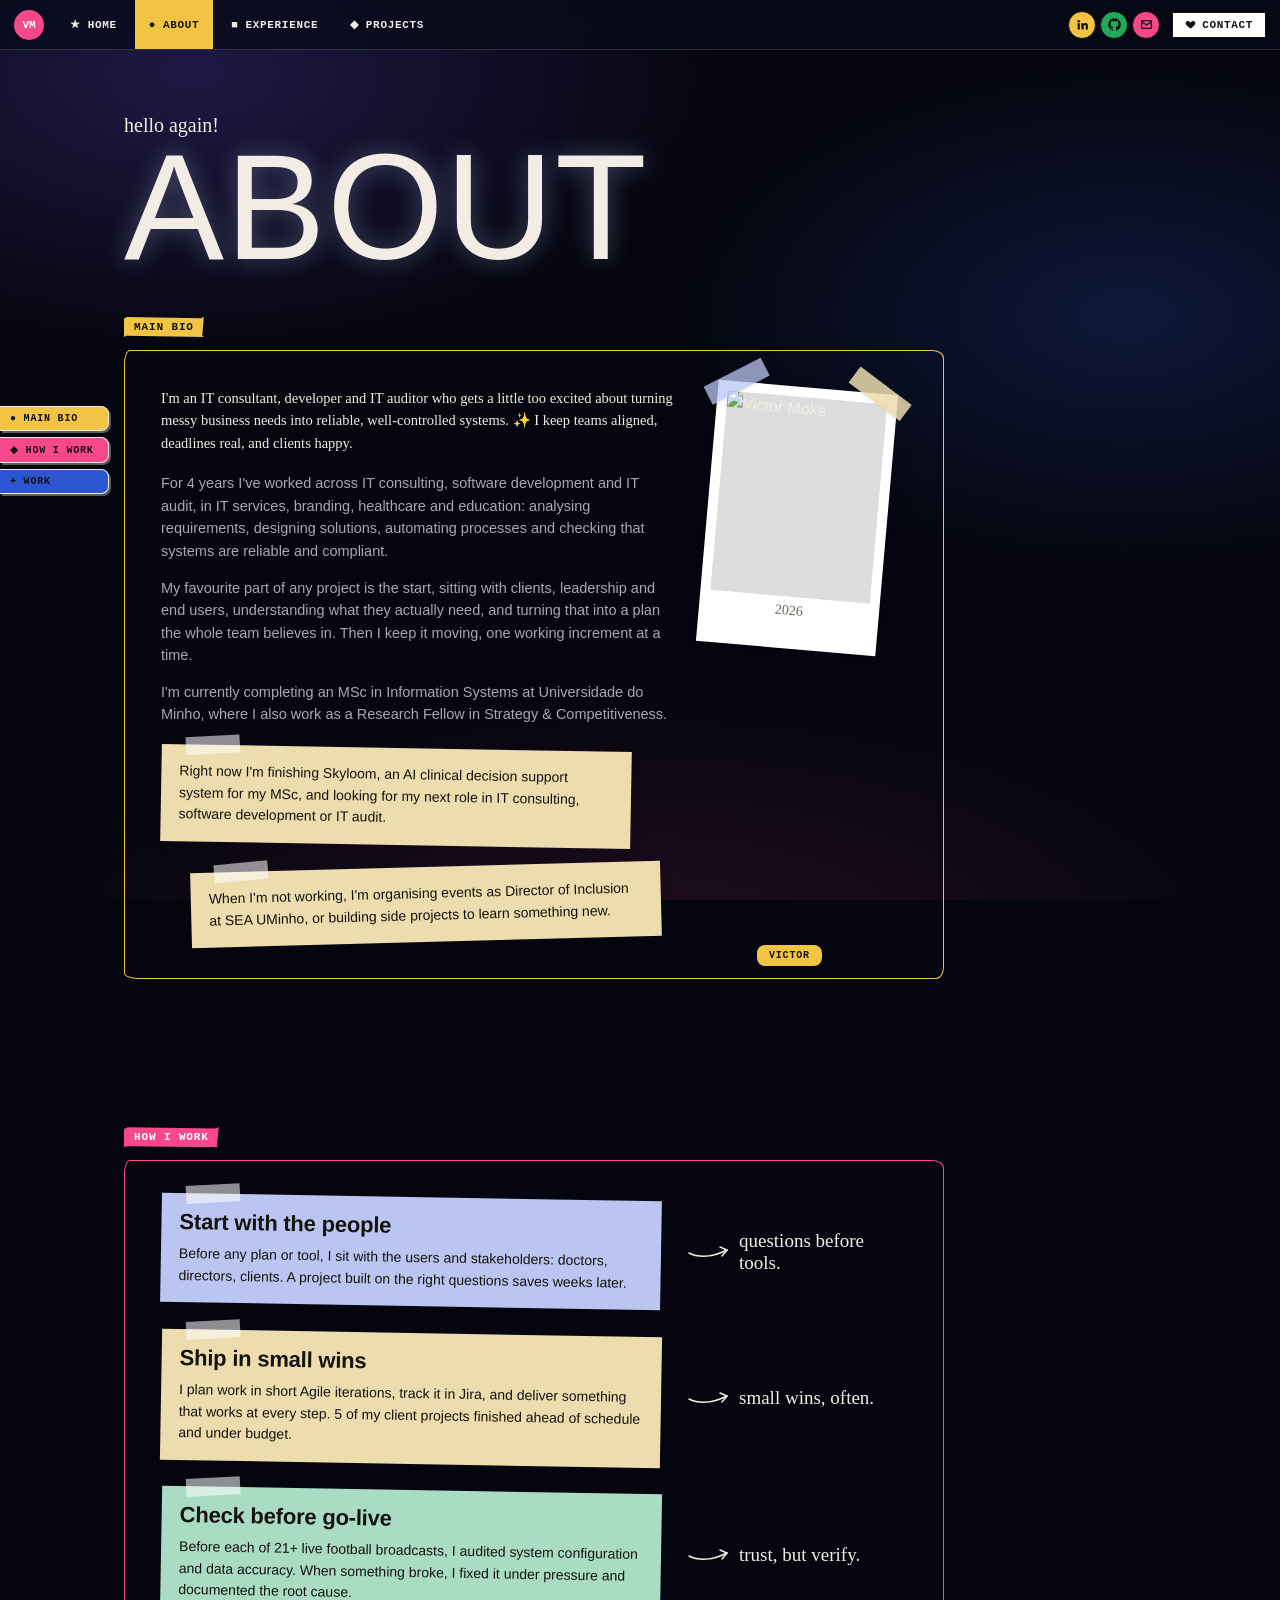
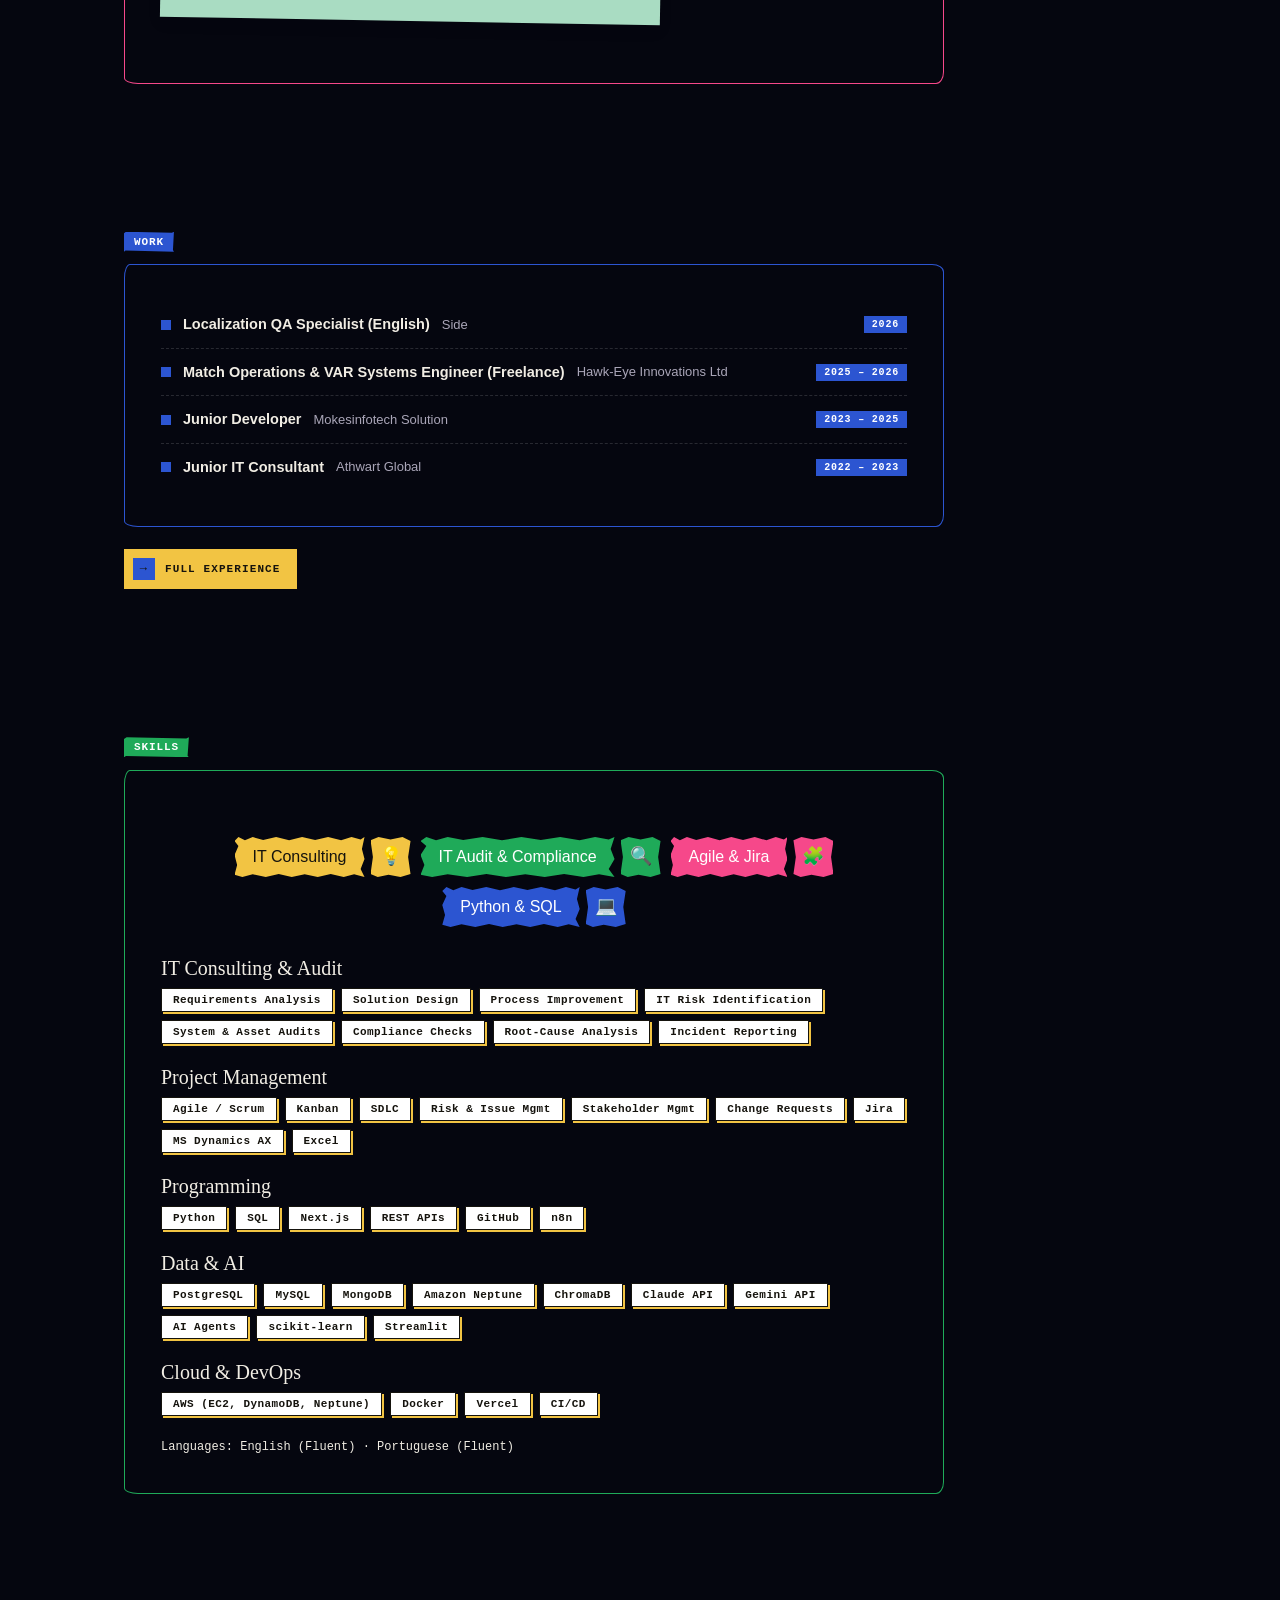
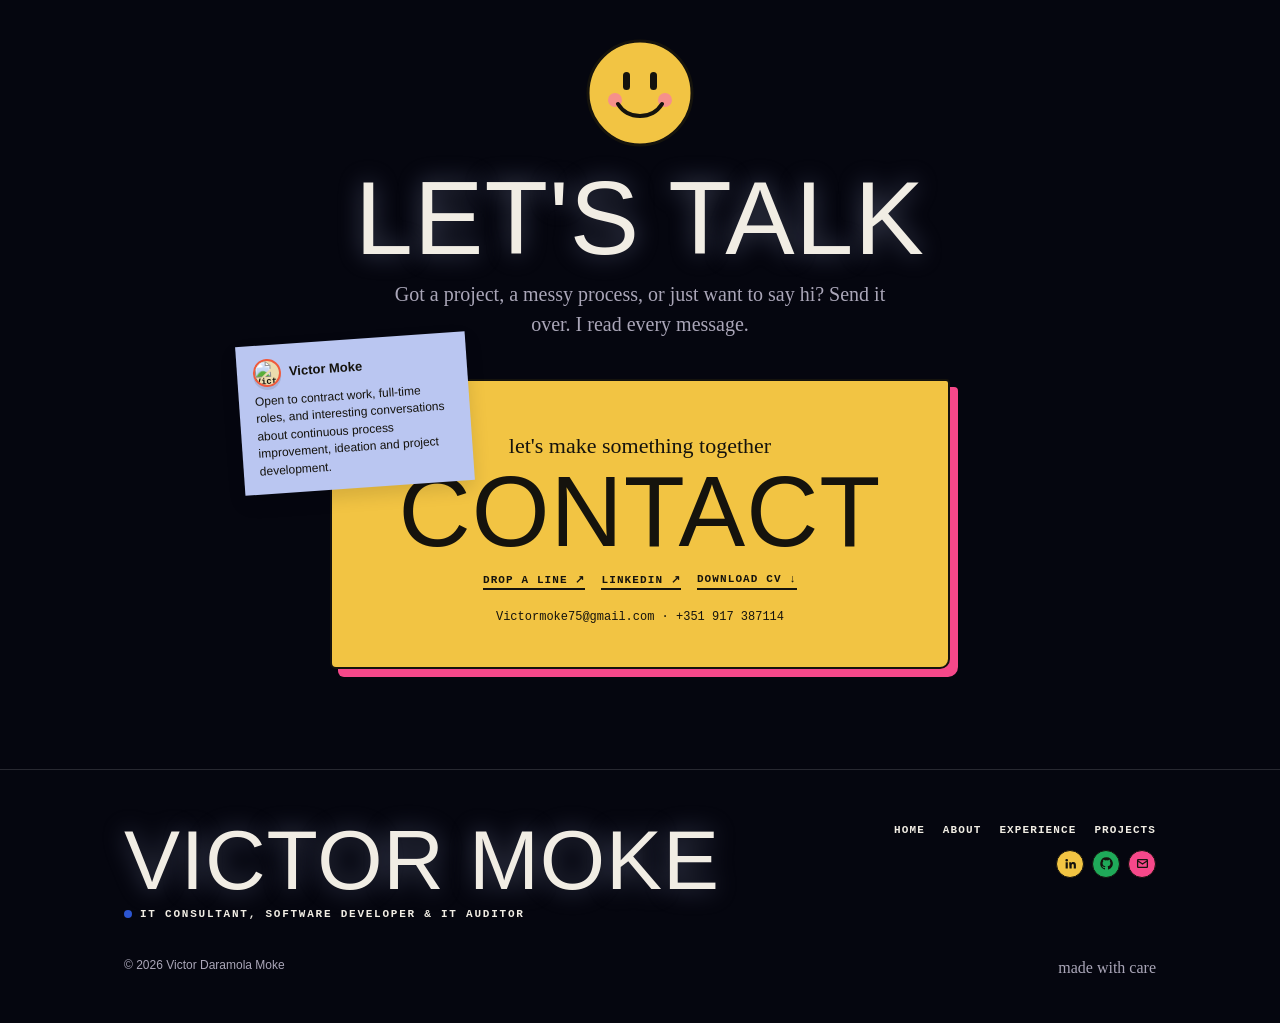
==== about.html @ f6f4b070 "victor-portfolio" ====
<!DOCTYPE html>
<html lang="en">
<head>
  <meta charset="utf-8">
  <meta name="viewport" content="width=device-width, initial-scale=1">
  <title>About · Victor Moke – IT Consultant, Developer & IT Auditor</title>
  <meta name="description" content="Victor Daramola Moke – IT consultant, software developer and IT auditor. 4 years of requirements analysis, solution design, process automation, system audits and Agile delivery.">
  <link rel="icon" href="assets/img/favicon.svg" type="image/svg+xml">
  <link rel="stylesheet" href="assets/styles.css">
</head>
<body data-page="about">
  <div class="paper">
    <div id="nav"></div>
    <main id="app"></main>
  </div>
  <script src="content.js"></script>
  <script src="assets/app.js"></script>
  <script src="assets/space.js"></script>
  <script src="assets/terminal.js"></script>
  <script src="assets/cursor.js"></script>
</body>
</html>
---- assets/styles.css ----
/* =========================================================
   Victor Moke — scrapbook portfolio styles
   Colours and fonts live in :root so they're easy to change.
   ========================================================= */
/* Self-hosted fonts (open licences, see assets/fonts/*-OFL.txt) */
@font-face { font-family: "Pixelify Sans"; src: url("fonts/PixelifySans-Medium.ttf") format("truetype"); font-weight: 400 700; font-display: swap; }
@font-face { font-family: "Nothing You Could Do"; src: url("fonts/NothingYouCouldDo-Regular.ttf") format("truetype"); font-display: swap; }
@font-face { font-family: "JetBrains Mono"; src: url("fonts/JetBrainsMono-Regular.ttf") format("truetype"); font-weight: 400; font-display: swap; }
@font-face { font-family: "JetBrains Mono"; src: url("fonts/JetBrainsMono-Bold.ttf") format("truetype"); font-weight: 700; font-display: swap; }
@font-face { font-family: "Instrument Sans"; src: url("fonts/InstrumentSans-Regular.ttf") format("truetype"); font-weight: 400 500; font-display: swap; }
@font-face { font-family: "Instrument Sans"; src: url("fonts/InstrumentSans-Bold.ttf") format("truetype"); font-weight: 600 700; font-display: swap; }
@font-face { font-family: "Instrument Sans"; src: url("fonts/InstrumentSans-Italic.ttf") format("truetype"); font-style: italic; font-display: swap; }

:root {
  --paper: #f5f3ee;
  --rule: #e2dccf;
  --canvas: #e4e4e1;
  --ink: #15130d;
  --ink-2: #3a372d;
  --muted: #6c6757;
  --white: #ffffff;

  --yellow: #f2c443;
  --blue: #2c55d1;
  --pink: #f6488a;
  --green: #1faa59;
  --coral: #f05a3c;
  --mint: #a9dcc2;
  --lavender: #bac6f1;
  --sand: #ecdcae;

  --f-display: "Pixelify Sans", "Archivo Black", Impact, sans-serif;
  --f-hand: "Nothing You Could Do", "Comic Sans MS", cursive;
  --f-mono: "JetBrains Mono", ui-monospace, Menlo, monospace;
  --f-body: "Instrument Sans", -apple-system, Helvetica, Arial, sans-serif;

  --max: 1080px;
}

* { box-sizing: border-box; }
html { scroll-behavior: smooth; }
body {
  margin: 0;
  font-family: var(--f-body);
  color: var(--ink);
  background: var(--canvas);
  -webkit-font-smoothing: antialiased;
  line-height: 1.55;
}
img { max-width: 100%; display: block; }
a { color: inherit; }

/* Lined notebook paper */
.paper {
  max-width: 1240px;
  margin: 0 auto;
  min-height: 100vh;
  background-color: var(--paper);
  background-image: repeating-linear-gradient(
    to bottom, transparent 0, transparent 27px, var(--rule) 27px, var(--rule) 28px);
  box-shadow: 0 0 0 1px #d6d2c8;
  overflow-x: clip;
}
.wrap { max-width: var(--max); margin: 0 auto; padding: 0 24px; }
section { padding: 72px 0; position: relative; }

/* ---------- NAV ---------- */
.nav {
  position: sticky; top: 0; z-index: 50;
  display: flex; align-items: stretch; justify-content: space-between;
  background: #fbfaf7; border-bottom: 1px solid var(--rule);
  height: 50px; padding: 0 14px;
}
.nav-left, .nav-right { display: flex; align-items: center; gap: 4px; }
.logo {
  width: 30px; height: 30px; border-radius: 50%; margin-right: 8px;
  background: var(--pink); color: #fff; display: grid; place-items: center;
  font: 700 11px var(--f-mono); text-decoration: none;
}
.nav a.tab {
  display: flex; align-items: center; gap: 7px; height: 100%; padding: 0 14px;
  font: 700 11px var(--f-mono); letter-spacing: .06em; text-transform: uppercase;
  text-decoration: none; color: var(--ink);
}
.nav a.tab:hover { background: #f1eee6; }
.nav a.tab.active { background: var(--yellow); }
.social {
  width: 28px; height: 28px; border-radius: 50%; display: grid; place-items: center;
  border: 1.5px solid var(--ink); text-decoration: none;
}
.social svg { width: 13px; height: 13px; }
.social.li { background: var(--yellow); }
.social.gh { background: var(--green); }
.social.mail { background: var(--pink); }
.btn-outline {
  margin-left: 8px; display: inline-flex; align-items: center; gap: 6px;
  border: 1.5px solid var(--ink); padding: 6px 12px; background: #fff;
  font: 700 11px var(--f-mono); letter-spacing: .06em; text-transform: uppercase; text-decoration: none;
}
.btn-outline:hover { background: var(--ink); color: #fff; }
.menu-btn { display: none; }

/* ---------- SHARED BITS ---------- */
.hand { font-family: var(--f-hand); }
.mono { font-family: var(--f-mono); }
.display {
  font-family: var(--f-display); font-weight: 400; line-height: .88;
  letter-spacing: .01em; text-transform: uppercase; margin: 0;
}
.kicker { font-family: var(--f-hand); font-size: 20px; text-align: center; margin: 0 0 6px; }
.kicker::after { content: ""; display: block; width: 70px; height: 6px; margin: 2px auto 0;
  border-bottom: 2px solid var(--ink); border-radius: 50%; }

.label {
  display: inline-block; font: 700 11px var(--f-mono); letter-spacing: .08em; text-transform: uppercase;
  padding: 4px 10px; background: var(--yellow);
  clip-path: polygon(0 8%, 4% 0, 96% 6%, 100% 0, 98% 92%, 100% 100%, 3% 94%, 0 100%);
}
.label.pink { background: var(--pink); color: #fff; }
.label.blue { background: var(--blue); color: #fff; }
.label.green { background: var(--green); color: #fff; }

.btn {
  display: inline-flex; align-items: center; gap: 10px; text-decoration: none;
  background: var(--ink); color: #fff; padding: 9px 16px 9px 9px;
  font: 700 11px var(--f-mono); letter-spacing: .1em; text-transform: uppercase;
  border: 0; cursor: pointer;
}
.btn .sq { width: 22px; height: 22px; background: var(--blue); display: grid; place-items: center; font-size: 12px; }
.btn:hover { transform: translate(-1px, -1px); box-shadow: 3px 3px 0 var(--yellow); }
.link-arrow {
  font: 700 11px var(--f-mono); letter-spacing: .1em; text-transform: uppercase;
  text-decoration: none; border-bottom: 2px solid currentColor; padding-bottom: 2px;
}

/* Sticky notes */
.note {
  display: inline-block; padding: 5px 12px; font: 700 10px var(--f-mono);
  letter-spacing: .08em; text-transform: uppercase; border-radius: 8px;
  box-shadow: 0 2px 0 rgba(0,0,0,.12); white-space: nowrap;
}
.note.hand-note { font: 400 16px var(--f-hand); text-transform: none; letter-spacing: 0; border-radius: 2px; }
.c-yellow { background: var(--yellow); } .c-mint { background: var(--mint); }
.c-sand { background: var(--sand); } .c-lavender { background: var(--lavender); }
.c-pink { background: var(--pink); color: #fff; } .c-blue { background: var(--blue); color: #fff; }
.c-green { background: var(--green); color: #fff; }

/* Tape */
.taped { position: relative; }
.taped::before, .taped::after {
  content: ""; position: absolute; width: 64px; height: 20px; top: -10px; z-index: 2;
  background: rgba(186, 198, 241, .75); box-shadow: 0 1px 2px rgba(0,0,0,.08);
}
.taped::before { left: -14px; transform: rotate(-32deg); }
.taped::after { right: -14px; transform: rotate(32deg); background: rgba(236, 220, 174, .85); }

/* Polaroid */
.polaroid {
  background: #fff; padding: 10px 10px 30px; width: 190px;
  box-shadow: 0 10px 24px rgba(0,0,0,.14), 0 1px 3px rgba(0,0,0,.1);
}
.polaroid .ph { aspect-ratio: 4/5; overflow: hidden; background: #ddd; }
.polaroid .ph img { width: 100%; height: 100%; object-fit: cover; }
.polaroid .cap { text-align: center; font: 400 14px var(--f-hand); margin-top: 6px; color: var(--muted); }
.tilt-l { transform: rotate(-5deg); } .tilt-r { transform: rotate(5deg); }

/* Placeholder art (used until you add real images) */
.ph-art {
  width: 100%; height: 100%; display: grid; place-items: center; text-align: center;
  font-family: var(--f-display); font-weight: 700; color: rgba(255,255,255,.95); text-transform: uppercase;
  background:
    radial-gradient(circle at 20% 25%, rgba(255,255,255,.18) 0 18%, transparent 19%),
    radial-gradient(circle at 80% 75%, rgba(0,0,0,.12) 0 22%, transparent 23%),
    linear-gradient(135deg, var(--a, #2c55d1), var(--b, #15130d));
}
.ph-art span { font-size: clamp(34px, 6vw, 64px); line-height: .9; padding: 10px; }
.ph-person { --a: #f2c443; --b: #f05a3c; }
.ph-person span { font-size: 58px; }

/* Avatar bubble */
.avatar {
  width: 52px; height: 52px; border-radius: 50%; border: 3px solid var(--coral);
  overflow: hidden; background: var(--sand); display: grid; place-items: center;
  font: 700 15px var(--f-mono); box-shadow: 0 3px 0 rgba(0,0,0,.1);
}
.avatar img { width: 100%; height: 100%; object-fit: cover; }

/* ---------- HOME: HERO ---------- */
.hero { text-align: center; padding: 64px 0 90px; }
.hero-stage { position: relative; display: inline-block; margin: 26px auto 0; padding: 0 20px; }
.hero-kicker { font: 400 18px var(--f-hand); margin-bottom: 6px; }
.name-box {
  position: relative; display: inline-block; padding: 14px 26px 6px;
  border: 2px solid var(--coral); border-radius: 6px 10px 5px 12px / 12px 5px 10px 6px;
}
.name-box .display { font-size: clamp(76px, 14vw, 150px); }
.hero-status {
  margin-top: 12px; font: 700 10px var(--f-mono); letter-spacing: .14em; text-transform: uppercase;
  display: inline-flex; align-items: center; gap: 8px;
}
.dot { width: 8px; height: 8px; border-radius: 50%; background: var(--blue); display: inline-block; }
.hero-stage .note { position: absolute; }
.hn-0 { top: -6px; left: -110px; transform: rotate(-8deg); }
.hn-1 { top: -4px; right: -120px; transform: rotate(7deg); }
.hn-2 { bottom: 26px; left: -190px; transform: rotate(-4deg); }
.hn-3 { bottom: 30px; right: -175px; transform: rotate(5deg); }
.hero-arrow { position: absolute; width: 46px; height: 30px; }
.ha-l { bottom: 50px; left: -40px; } .ha-r { bottom: 54px; right: -28px; transform: scaleX(-1); }
.hero h1 {
  font: 600 clamp(28px, 4.4vw, 44px)/1.15 var(--f-body); letter-spacing: -.02em;
  margin: 46px auto 26px; max-width: 640px;
}
.hero .avatar.left { position: absolute; left: 7%; top: 56%; }
.hero .avatar.right { position: absolute; right: 7%; top: 60%; }
.curve-sep { display: block; width: 100%; height: 40px; }

/* ---------- ABOUT TEASER ---------- */
.about-teaser { text-align: center; }
.about-teaser .whats-up {
  display: inline-block; font: 400 24px var(--f-hand); border: 1.5px solid var(--ink);
  padding: 0 14px; background: #fff; box-shadow: 2px 2px 0 var(--ink); margin-bottom: 18px;
}
.about-grid { display: grid; grid-template-columns: 210px 1fr 210px; gap: 30px; align-items: center; }
.big-hand { font: 400 clamp(20px, 2.4vw, 26px)/1.55 var(--f-hand); margin: 0; }
.chips { display: flex; flex-wrap: wrap; justify-content: center; gap: 10px; margin-top: 30px; }
.chip {
  display: inline-flex; align-items: center; font: 500 16px var(--f-body); padding: 9px 18px;
  clip-path: polygon(0 10%, 3% 0, 8% 8%, 14% 0, 22% 7%, 32% 0, 42% 8%, 52% 0, 62% 7%, 72% 0, 82% 8%, 90% 0, 97% 6%, 100% 0,
    98% 30%, 100% 55%, 97% 80%, 100% 100%, 92% 93%, 84% 100%, 74% 92%, 64% 100%, 54% 93%, 44% 100%, 34% 92%,
    24% 100%, 14% 93%, 6% 100%, 0 94%, 2% 70%, 0 45%, 3% 22%);
}
.chip-emoji { width: 40px; height: 40px; display: grid; place-items: center; font-size: 18px;
  clip-path: polygon(0 8%, 20% 0, 50% 6%, 80% 0, 100% 10%, 94% 50%, 100% 92%, 75% 100%, 45% 94%, 18% 100%, 0 92%, 6% 50%); }
.chip-pair { display: inline-flex; gap: 6px; }
.chip.yellow, .chip-emoji.yellow { background: var(--yellow); }
.chip.green, .chip-emoji.green { background: var(--green); color: #fff; }
.chip.pink, .chip-emoji.pink { background: var(--pink); color: #fff; }
.chip.blue, .chip-emoji.blue { background: var(--blue); color: #fff; }

/* ---------- PROJECT FOLDERS ---------- */
.section-title { text-align: center; margin-bottom: 50px; }
.section-title .display { font-size: clamp(64px, 10vw, 120px); }
.tape-note {
  display: inline-block; margin-top: 14px; padding: 7px 18px; font-size: 13px;
  background: var(--sand); transform: rotate(-2deg); box-shadow: 0 2px 4px rgba(0,0,0,.06);
}
.folder { margin: 0 0 64px; }
/* ---- stacking folders: each one sticks under the nav and the next slides over it ---- */
.folder-stack { position: relative; }
.folder-stack::after { content: ""; display: block; height: 45vh; }  /* scroll room so the full stack stays on screen for a moment */
.folder-stack .folder {
  position: sticky; top: 62px; margin: 0 0 18vh;
  --tab-step: 200px;
}
.folder-stack .folder:last-child { margin-bottom: 0; }
.folder-stack .folder-tab { margin-left: calc(var(--i, 0) * var(--tab-step)); }
.folder-stack .folder-body {
  height: min(560px, calc(100vh - 130px)); overflow: hidden;
  box-shadow: 0 -14px 30px rgba(0, 0, 0, .35);
}
.folder-stack .folder-body .shot { align-self: center; }
.folder-tab {
  display: inline-flex; align-items: center; gap: 8px; padding: 12px 46px 10px 20px;
  font: 700 11px var(--f-mono); letter-spacing: .16em; text-transform: uppercase;
  clip-path: polygon(0 0, 78% 0, 100% 100%, 0 100%);
}
.folder.right { text-align: right; }
.folder.right .folder-tab { padding: 12px 46px 10px 46px; clip-path: polygon(18% 0, 82% 0, 100% 100%, 0 100%); }
.folder.mid { text-align: center; }
.folder.mid .folder-tab { padding: 12px 56px 10px; clip-path: polygon(14% 0, 86% 0, 100% 100%, 0 100%); }
.folder-body {
  display: grid; grid-template-columns: 1fr 1.15fr; gap: 34px; padding: 34px; text-align: left;
}
.f-blue .folder-tab, .f-blue .folder-body { background: var(--blue); color: #fff; }
.f-ink .folder-tab, .f-ink .folder-body { background: var(--ink); color: #fff; }
.f-yellow .folder-tab, .f-yellow .folder-body { background: var(--yellow); color: var(--ink); }
.f-pink .folder-tab, .f-pink .folder-body { background: var(--pink); color: var(--ink); }
.folder-body .meta { font: 700 11px var(--f-mono); letter-spacing: .14em; text-transform: uppercase; display: flex; align-items: center; gap: 8px; }
.folder-body .meta .dot { background: currentColor; }
.folder-body h3 { font: 600 clamp(36px, 5vw, 56px)/1.05 var(--f-body); letter-spacing: -.02em; margin: 14px 0 10px; }
.folder-body .cat { font: 700 11px var(--f-mono); letter-spacing: .1em; text-transform: uppercase; opacity: .8; }
.folder-body p { margin: 8px 0 18px; max-width: 420px; }
.folder-body ul { margin: 0 0 20px; padding-left: 18px; font-size: 14px; max-width: 440px; }
.folder-body ul li { margin-bottom: 4px; }
.folder-copy { display: flex; flex-direction: column; }
.tags { display: flex; flex-wrap: wrap; gap: 6px; margin-top: auto; padding-top: 16px; }
.tag {
  font: 700 10px var(--f-mono); letter-spacing: .08em; text-transform: uppercase;
  background: #fff; color: var(--ink); padding: 5px 9px;
}
.f-yellow .tag, .f-pink .tag { background: var(--ink); color: #fff; }
.shot { border: 3px solid #fff; aspect-ratio: 16/11; overflow: hidden; background: #222; }
.shot img { width: 100%; height: 100%; object-fit: cover; }
.f-yellow .shot, .f-pink .shot { border-color: var(--ink); }

/* Worked with */
.worked { text-align: center; padding-top: 20px; }
.worked-row { display: flex; flex-wrap: wrap; justify-content: center; gap: 16px; margin-top: 14px; }
.worked-row span {
  font: 700 13px var(--f-mono); letter-spacing: .04em; padding: 10px 22px;
  clip-path: polygon(0 12%, 4% 0, 96% 8%, 100% 0, 97% 50%, 100% 100%, 5% 92%, 0 100%, 3% 50%);
}
.worked-row span:nth-child(5n+1) { background: var(--sand); }
.worked-row span:nth-child(5n+2) { background: var(--mint); }
.worked-row span:nth-child(5n+3) { background: var(--lavender); }
.worked-row span:nth-child(5n+4) { background: #f8c3d6; }
.worked-row span:nth-child(5n+5) { background: #f6d998; }

/* ---------- CONTACT BLOCK ---------- */
.contact { text-align: center; padding-bottom: 100px; }
.smiley { width: 110px; height: 110px; margin: 0 auto 18px; }
.contact .display { font-size: clamp(64px, 9vw, 104px); }
.contact .lead { font: 400 20px/1.5 var(--f-hand); max-width: 520px; margin: 14px auto 40px; color: var(--ink-2); }
.contact-card-wrap { position: relative; max-width: 620px; margin: 0 auto; }
.contact-card {
  background: var(--yellow); border: 2px solid var(--ink); border-radius: 8px 4px 10px 6px;
  box-shadow: 8px 8px 0 var(--ink); padding: 48px 24px 40px;
}
.contact-card .hand { font-size: 22px; }
.contact-card .display { font-size: clamp(60px, 9vw, 100px); margin: 4px 0 18px; }
.contact-card .row { display: flex; flex-wrap: wrap; gap: 16px; justify-content: center; }
.profile-note {
  position: absolute; left: -90px; top: -40px; width: 230px; text-align: left; z-index: 3;
  background: var(--lavender); padding: 14px 16px; transform: rotate(-4deg);
  box-shadow: 0 8px 18px rgba(0,0,0,.12); font-size: 12px; line-height: 1.45;
}
.profile-note .who { display: flex; align-items: center; gap: 8px; font-weight: 700; font-size: 13px; margin-bottom: 6px; }
.profile-note .avatar { width: 28px; height: 28px; border-width: 2px; font-size: 9px; }

/* ---------- FOOTER ---------- */
.footer { padding: 54px 0 34px; border-top: 1px solid var(--rule); }
.footer-top { display: flex; justify-content: space-between; gap: 30px; flex-wrap: wrap; align-items: flex-start; }
.footer .display { font-size: clamp(54px, 8vw, 84px); }
.footer .role { margin-top: 10px; font: 700 11px var(--f-mono); letter-spacing: .16em; text-transform: uppercase; display: flex; align-items: center; gap: 8px; }
.footer-links { display: flex; gap: 18px; flex-wrap: wrap; justify-content: flex-end; }
.footer-links a { font: 700 11px var(--f-mono); letter-spacing: .1em; text-transform: uppercase; text-decoration: none; }
.footer-links a:hover { text-decoration: underline; }
.footer-social { display: flex; gap: 8px; justify-content: flex-end; margin-top: 14px; }
.footer-bottom { margin-top: 36px; font-size: 12px; color: var(--muted); display: flex; justify-content: space-between; flex-wrap: wrap; gap: 10px; }

/* ---------- PAGE HEADERS ---------- */
.page-head { padding: 60px 0 10px; }
.page-head .display { font-size: clamp(84px, 13vw, 150px); }
.page-head .hand { font-size: 20px; }

/* ---------- ABOUT PAGE ---------- */
.boxed {
  position: relative; border: 1.5px solid var(--yellow); border-radius: 6px 12px 8px 14px / 14px 8px 12px 6px;
  padding: 36px; margin-top: 12px; max-width: 820px;
}
.boxed.pink { border-color: var(--pink); }
.boxed.blue { border-color: var(--blue); }
.boxed.green { border-color: var(--green); }
.bio-grid { display: grid; grid-template-columns: 1fr 200px; gap: 30px; }
.bio-grid p { font-size: 14.5px; color: var(--ink-2); }
.bio-grid .big-hand { margin-bottom: 18px; color: var(--ink); }
.bio-photo { position: relative; }
.bio-photo .name-tag { position: absolute; bottom: -24px; left: 50px; }
.sticky {
  padding: 16px 18px; font-size: 14px; max-width: 470px; margin: 22px 0 0;
  box-shadow: 0 6px 14px rgba(0,0,0,.08); position: relative;
}
.sticky:nth-of-type(2n) { margin-left: 30px; transform: rotate(-1.5deg); }
.sticky:nth-of-type(2n+1) { transform: rotate(1deg); }
.sticky::before { content: ""; position: absolute; top: -9px; left: 24px; width: 54px; height: 18px; background: rgba(255,255,255,.55); transform: rotate(-4deg); }
.story-row { display: grid; grid-template-columns: 1fr 220px; gap: 26px; align-items: center; margin-bottom: 26px; }
.story-row .sticky { margin: 0; max-width: 100%; }
.story-row h3 { font: 600 22px var(--f-body); margin: 0 0 8px; letter-spacing: -.01em; }
.arrow-note { font: 400 19px var(--f-hand); display: flex; align-items: center; gap: 8px; }
.arrow-note svg { width: 44px; flex: none; }

.work-list { list-style: none; margin: 0; padding: 0; }
.work-list li {
  display: flex; align-items: center; gap: 12px; padding: 12px 0; border-bottom: 1px dashed var(--rule); font-size: 14.5px;
}
.work-list li:last-child { border-bottom: 0; }
.work-list .sq { width: 10px; height: 10px; background: var(--blue); flex: none; }
.work-list b { font-weight: 600; }
.work-list .co { color: var(--muted); font-size: 13px; }
.work-list .yr { margin-left: auto; background: var(--blue); color: #fff; padding: 3px 8px; font: 700 10px var(--f-mono); letter-spacing: .08em; white-space: nowrap; }

.section-nav { position: fixed; left: 0; top: 50%; transform: translateY(-50%); display: flex; flex-direction: column; gap: 6px; z-index: 40; }
.section-nav a {
  display: flex; align-items: center; gap: 6px; text-decoration: none; padding: 6px 14px 6px 10px;
  font: 700 10px var(--f-mono); letter-spacing: .08em; text-transform: uppercase;
  border: 1.5px solid var(--ink); border-left: 0; border-radius: 0 8px 8px 0; box-shadow: 2px 2px 0 var(--ink);
}

/* ---------- EXPERIENCE PAGE ---------- */
.timeline { position: relative; margin-top: 30px; padding-left: 34px; }
.timeline::before { content: ""; position: absolute; left: 9px; top: 6px; bottom: 6px; border-left: 2px dashed var(--ink-2); }
.t-item { position: relative; margin-bottom: 40px; }
.t-item::before {
  content: ""; position: absolute; left: -32px; top: 22px; width: 16px; height: 16px; border-radius: 50%;
  background: var(--yellow); border: 2px solid var(--ink);
}
.t-card {
  background: #fff; border: 1.5px solid var(--ink); box-shadow: 5px 5px 0 var(--ink);
  padding: 24px 26px; border-radius: 4px;
}
.t-head { display: flex; justify-content: space-between; gap: 16px; flex-wrap: wrap; align-items: flex-start; }
.t-head h3 { font: 600 22px/1.25 var(--f-body); margin: 0; letter-spacing: -.01em; }
.t-head .co { font: 400 19px var(--f-hand); color: var(--blue); }
.t-date { font: 700 10px var(--f-mono); letter-spacing: .08em; text-transform: uppercase; border: 1.5px solid var(--ink); padding: 5px 10px; white-space: nowrap; }
.t-highlight { margin: 14px 0 10px; padding: 9px 12px; background: var(--sand); font-size: 14px; font-weight: 600; display: inline-block; transform: rotate(-.6deg); }
.t-card ul { margin: 8px 0 0; padding-left: 18px; font-size: 14.5px; color: var(--ink-2); }
.t-card ul li { margin-bottom: 5px; }
.t-card .tags .tag { background: var(--ink); color: #fff; }
.t-item:nth-child(4n+2)::before { background: var(--pink); }
.t-item:nth-child(4n+3)::before { background: var(--mint); }
.t-item:nth-child(4n+4)::before { background: var(--blue); }

.grid-2 { display: grid; grid-template-columns: 1fr 1fr; gap: 24px; }
.mini-card { background: #fff; border: 1.5px solid var(--ink); padding: 20px 22px; box-shadow: 4px 4px 0 var(--ink); }
.mini-card h4 { margin: 0 0 2px; font: 600 18px var(--f-body); }
.mini-card .co { font: 400 17px var(--f-hand); color: var(--muted); }
.mini-card ul { margin: 10px 0 0; padding-left: 18px; font-size: 14px; color: var(--ink-2); }
.mini-card .note-line { font-size: 13px; color: var(--muted); margin-top: 6px; }
.cert-list { list-style: none; padding: 0; margin: 0; display: flex; flex-wrap: wrap; gap: 10px; }
.cert-list li { background: #fff; border: 1.5px dashed var(--ink-2); padding: 8px 14px; font-size: 14px; }
.skill-group { margin-bottom: 22px; }
.skill-group h4 { font: 400 20px var(--f-hand); margin: 0 0 8px; }
.skill-items { display: flex; flex-wrap: wrap; gap: 8px; }
.skill-items span { background: #fff; border: 1.5px solid var(--ink); padding: 5px 11px; font: 700 11px var(--f-mono); letter-spacing: .04em; box-shadow: 2px 2px 0 var(--ink); }

/* ---------- PROJECTS PAGE GRID ---------- */
.p-grid { display: grid; grid-template-columns: 1fr 1fr; gap: 50px 34px; }
.p-card { text-align: center; text-decoration: none; }
.p-card .tabbed { display: inline-flex; align-items: center; gap: 8px; padding: 10px 44px 8px 18px;
  background: var(--sand); clip-path: polygon(0 0, 76% 0, 100% 100%, 0 100%);
  font: 700 11px var(--f-mono); letter-spacing: .14em; text-transform: uppercase; }
.p-card .frame { background: var(--sand); padding: 12px; text-align: left; }
.p-card .frame .shot { border: 0; }
.p-card h3 { font: 600 26px var(--f-body); margin: 16px 0 4px; letter-spacing: -.01em; }
.p-card p { margin: 0 auto; font-size: 14px; color: var(--muted); max-width: 380px; }
.p-card-head { text-align: left; }

/* ---------- MOBILE ---------- */
@media (max-width: 880px) {
  .nav { height: auto; min-height: 50px; flex-wrap: wrap; padding: 6px 10px; }
  .nav-left { width: 100%; justify-content: space-between; }
  .menu-btn { display: inline-flex; margin-left: auto; background: none; border: 1.5px solid var(--ink); font: 700 11px var(--f-mono); padding: 6px 10px; }
  .nav-tabs { display: none; width: 100%; flex-direction: column; }
  .nav.open .nav-tabs { display: flex; }
  .nav.open .nav-tabs a.tab { height: 40px; }
  .nav-right { display: none; }
  .nav.open .nav-right { display: flex; padding: 8px 0; }
  .hero-stage .note, .hero-arrow { position: static; transform: none; margin: 4px; }
  .hero-stage { display: flex; flex-wrap: wrap; justify-content: center; }
  .hero-stage .name-box { order: -1; width: 100%; margin-bottom: 10px; }
  .hero-arrow { display: none; }
  .hero .avatar.left, .hero .avatar.right { display: none; }
  .about-grid { grid-template-columns: 1fr; }
  .about-grid .polaroid { margin: 0 auto; }
  .folder-body { grid-template-columns: 1fr; padding: 24px; }
  .folder.right, .folder.mid { text-align: left; }
  .folder-stack .folder { --tab-step: 0px; top: 56px; margin-bottom: 10vh; }
  .folder-stack .folder-body { height: auto; max-height: calc(100vh - 110px); overflow: hidden; }
  .folder-stack .folder-body .shot { display: none; }
  .p-grid, .grid-2 { grid-template-columns: 1fr; }
  .bio-grid { grid-template-columns: 1fr; }
  .bio-photo { margin: 10px auto 30px; }
  .story-row { grid-template-columns: 1fr; }
  .profile-note { position: relative; left: 0; top: 0; margin: 0 auto 20px; }
  .section-nav { display: none; }
  .boxed { padding: 22px; }
  .footer-links, .footer-social { justify-content: flex-start; }
  .name-box { padding: 10px 12px 4px; }
  .name-box .display { font-size: 17vw; }
  .section-title .display, .page-head .display { font-size: 15vw; }
  .contact .display, .contact-card .display { font-size: 15vw; }
  .footer .display { font-size: 13vw; }
}

/* =========================================================
   SPACE THEME — dark night sky behind the scrapbook pieces.
   Change --space-* colours to tint the sky.
   ========================================================= */
:root {
  --space-1: #05060f;
  --space-glow-1: rgba(120, 92, 255, .22);
  --space-glow-2: rgba(44, 85, 209, .22);
  --space-glow-3: rgba(246, 72, 138, .12);
  --fg: #f1ede4;            /* text on the sky */
  --fg-muted: #aaa6b8;
  --line: rgba(255, 255, 255, .14);
}
body {
  color: var(--fg);
  background:
    radial-gradient(ellipse 60% 45% at 15% 8%, var(--space-glow-1), transparent 70%),
    radial-gradient(ellipse 50% 40% at 88% 35%, var(--space-glow-2), transparent 70%),
    radial-gradient(ellipse 70% 40% at 50% 105%, var(--space-glow-3), transparent 70%),
    var(--space-1);
  background-attachment: fixed;
}
#space { position: fixed; inset: 0; z-index: 0; pointer-events: none; }
.paper {
  position: relative; z-index: 1; max-width: none;
  background: transparent; box-shadow: none;
}

/* nav: dark glass */
.nav { background: rgba(8, 10, 24, .72); border-bottom-color: var(--line); backdrop-filter: blur(10px); -webkit-backdrop-filter: blur(10px); }
.nav a.tab { color: var(--fg); }
.nav a.tab:hover { background: rgba(255, 255, 255, .07); }
.nav a.tab.active { background: var(--yellow); color: var(--ink); }
.social { color: var(--ink); }
.btn-outline { color: var(--ink); }
.menu-btn { color: var(--fg); border-color: var(--fg) !important; }

/* things that sit on their own coloured "paper" keep dark text */
.note, .label, .whats-up, .chip, .chip-emoji, .tape-note, .worked-row span, .contact-card,
.profile-note, .sticky, .t-card, .mini-card, .cert-list li, .skill-items span,
.p-card .tabbed, .section-nav a, .c-yellow, .c-mint, .c-sand, .c-lavender { color: var(--ink); }
.label.pink, .label.blue, .label.green, .c-pink, .c-blue, .c-green,
.chip.green, .chip.pink, .chip.blue, .chip-emoji.green, .chip-emoji.pink, .chip-emoji.blue { color: #fff; }

/* glowing big type */
.name-box .display, .section-title .display, .page-head .display, .contact > .wrap > .display, .footer .display {
  text-shadow: 0 0 24px rgba(186, 198, 241, .35);
}
.name-box { background: rgba(5, 6, 15, .35); }

.btn { background: var(--yellow); color: var(--ink); }
.btn:hover { box-shadow: 3px 3px 0 var(--pink); }
.kicker::after { border-bottom-color: currentColor; }
.whats-up { box-shadow: 2px 2px 0 var(--yellow); }
.bio-grid p { color: var(--fg-muted); }
.bio-grid .big-hand { color: var(--fg); }
.work-list li { border-bottom-color: var(--line); }
.work-list .co, .p-card p, .contact .lead, .footer-bottom { color: var(--fg-muted); }
.timeline::before { border-left-color: rgba(255, 255, 255, .35); }
.t-item::before { border-color: var(--fg); }
.t-card { box-shadow: 5px 5px 0 var(--blue); }
.mini-card { box-shadow: 4px 4px 0 var(--pink); }
.skill-items span { box-shadow: 2px 2px 0 var(--yellow); }
.contact-card { box-shadow: 8px 8px 0 var(--pink); }
.footer { border-top-color: var(--line); }
.curve-sep path { stroke: rgba(255, 255, 255, .25); }
.section-nav a { border-color: var(--fg); box-shadow: 2px 2px 0 rgba(255, 255, 255, .35); }

/* =========================================================
   TERMINAL
   ========================================================= */
.hero-actions { display: flex; gap: 14px; justify-content: center; flex-wrap: wrap; }
.btn-code {
  display: inline-flex; align-items: center; gap: 8px; cursor: pointer;
  background: #0b0e1c; color: #7ef0b0; border: 1.5px solid #7ef0b0;
  padding: 9px 16px; font: 700 14px var(--f-mono); letter-spacing: .02em;
  box-shadow: 0 0 0 4px rgba(126, 240, 176, .08), 0 0 22px rgba(126, 240, 176, .25);
}
.btn-code .prompt { color: var(--yellow); }
.btn-code .caret { width: 8px; height: 16px; background: #7ef0b0; animation: blink 1s steps(1) infinite; }
.btn-code:hover { background: #7ef0b0; color: var(--ink); }
.btn-code:hover .caret { background: var(--ink); }
.btn-code:focus-visible, .term-fab:focus-visible { outline: 2px solid var(--yellow); outline-offset: 3px; }
.hero-icons { display: inline-flex; gap: 10px; }
.hero-icon {
  width: 46px; height: 46px; display: inline-grid; place-items: center; color: var(--fg);
  border: 1.5px solid rgba(255, 255, 255, .35); background: rgba(255, 255, 255, .04); text-decoration: none;
}
.hero-icon svg { width: 19px; height: 19px; }
.hero-icon:hover { background: var(--fg); color: var(--ink); border-color: var(--fg); }
.hero-icon:focus-visible { outline: 2px solid var(--yellow); outline-offset: 3px; }
.term-hint { margin: 14px 0 0; font: 400 16px var(--f-hand); color: var(--fg-muted); }
.term-hint b { color: #7ef0b0; font-family: var(--f-mono); font-size: 13px; }
@keyframes blink { 50% { opacity: 0; } }

.term-fab {
  position: fixed; right: 22px; bottom: 22px; z-index: 60; width: 56px; height: 56px; border-radius: 50%;
  border: 1.5px solid rgba(126, 240, 176, .6); background: #0b0e1c; color: #7ef0b0; cursor: pointer;
  font: 700 17px var(--f-mono); box-shadow: 0 0 24px rgba(126, 240, 176, .3);
}
.term-fab:hover { transform: translateY(-2px); }

.term-wrap {
  position: fixed; inset: 0; z-index: 100; display: flex; align-items: flex-start; justify-content: flex-end;
  padding: 80px 28px 28px; background: rgba(3, 4, 10, .55); backdrop-filter: blur(4px); -webkit-backdrop-filter: blur(4px);
}
.term-wrap[hidden] { display: none; }
.term {
  width: min(620px, 100%); max-height: min(560px, calc(100vh - 110px)); display: flex; flex-direction: column;
  background: #0a0c17; border: 1px solid rgba(255, 255, 255, .14); border-radius: 12px; overflow: hidden;
  box-shadow: 0 30px 80px rgba(0, 0, 0, .6), 0 0 40px rgba(120, 92, 255, .18);
  font: 400 14px/1.6 var(--f-mono); color: #e8e6f0;
}
.term-bar { display: flex; align-items: center; gap: 8px; padding: 11px 14px; border-bottom: 1px solid rgba(255, 255, 255, .08); background: #0e1120; }
.term-dot { width: 12px; height: 12px; border-radius: 50%; border: 0; padding: 0; }
.term-dot.red { background: #ff5f57; cursor: pointer; } .term-dot.yellow { background: #febc2e; } .term-dot.green { background: #28c840; }
.term-title { margin-left: 10px; color: #9aa0bd; font-size: 12.5px; }
.term-keys { margin-left: auto; color: #6b7090; font-size: 11px; }
.term-body { padding: 16px 18px 6px; overflow-y: auto; flex: 1; }
.t-line { margin-bottom: 6px; white-space: pre-wrap; word-break: break-word; }
.t-cmd { color: #7fd3ff; }
.t-prompt, .term-prompt { color: #7ef0b0; }
.t-ok { color: #a99bff; }
.t-dim { color: #6f7493; }
.t-err { color: #ff7a7a; }
.t-line b { color: #fff; }
.t-box, .t-pre { margin: 4px 0 8px; font: inherit; white-space: pre; overflow-x: auto; }
.t-pre { white-space: pre-wrap; }
.t-box { color: #f2c443; }
.t-pre a { color: #7fd3ff; }
.term-input { display: flex; align-items: center; gap: 10px; padding: 12px 18px 16px; border-top: 1px solid rgba(255, 255, 255, .06); }
.term-input input {
  flex: 1; background: transparent; border: 0; outline: 0; color: #fff; font: 400 16px var(--f-mono); caret-color: #7ef0b0;
}
.term-input input::placeholder { color: #4f5470; }
@media (max-width: 600px) {
  .term-wrap { padding: 64px 10px 10px; justify-content: center; }
  .term { font-size: 12.5px; }
  .term-keys { display: none; }
  .term-fab { right: 14px; bottom: 14px; }
}
@media (prefers-reduced-motion: reduce) { .btn-code .caret { animation: none; } }

/* =========================================================
   CURSOR LENS — inverting square that follows the mouse
   (assets/cursor.js). The white fill + "difference" blend
   is what flips the colours underneath.
   ========================================================= */
.lens, .lens-frame {
  position: fixed; left: 0; top: 0; pointer-events: none;
  width: 190px; height: 190px; opacity: 0; transition: opacity .35s ease;
}
.lens { z-index: 90; background: #fff; mix-blend-mode: difference; }
.lens-frame { z-index: 91; }
.lens.on, .lens-frame.on { opacity: 1; }
.lens-frame .h {
  position: absolute; width: 9px; height: 9px; background: #fff;
  border: 1.5px solid var(--ink); box-shadow: 0 0 0 1px rgba(255, 255, 255, .5);
}
.lens-frame .tl { left: -5px; top: -5px; } .lens-frame .tr { right: -5px; top: -5px; }
.lens-frame .bl { left: -5px; bottom: -5px; } .lens-frame .br { right: -5px; bottom: -5px; }
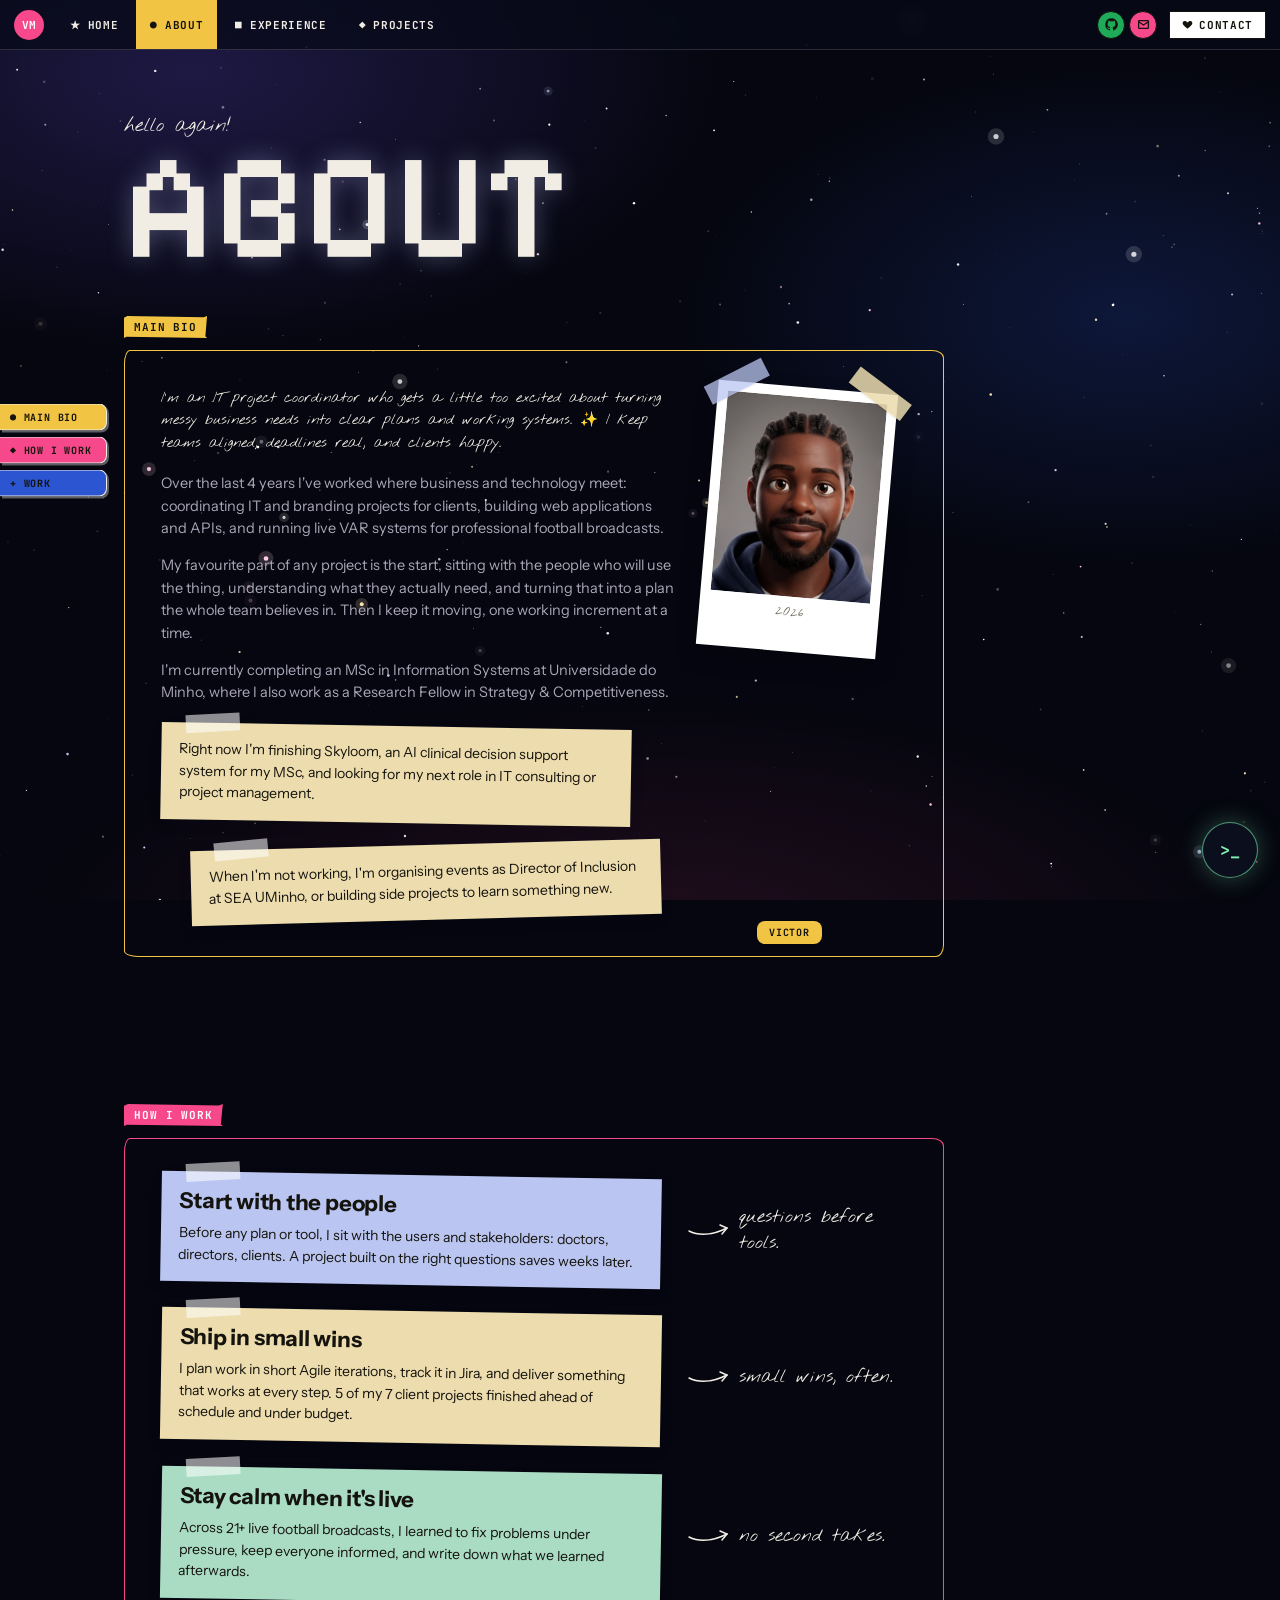
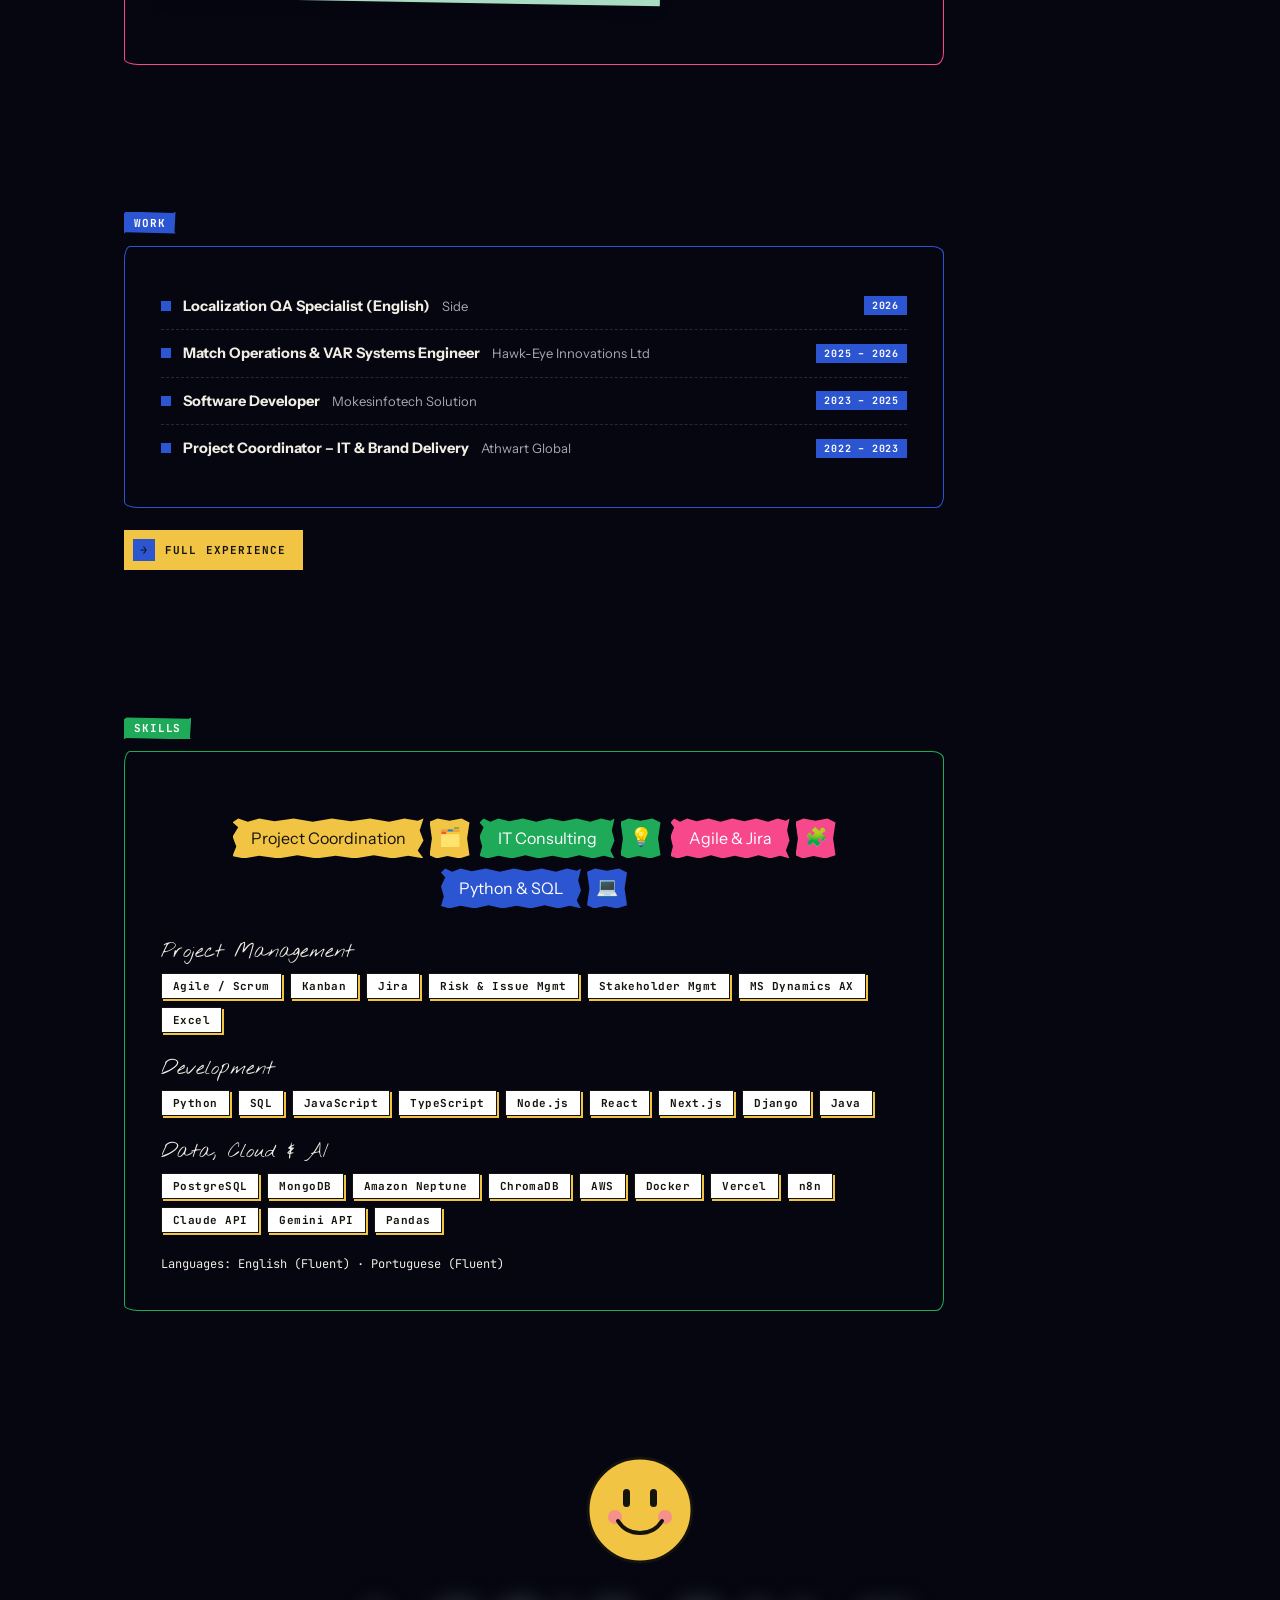
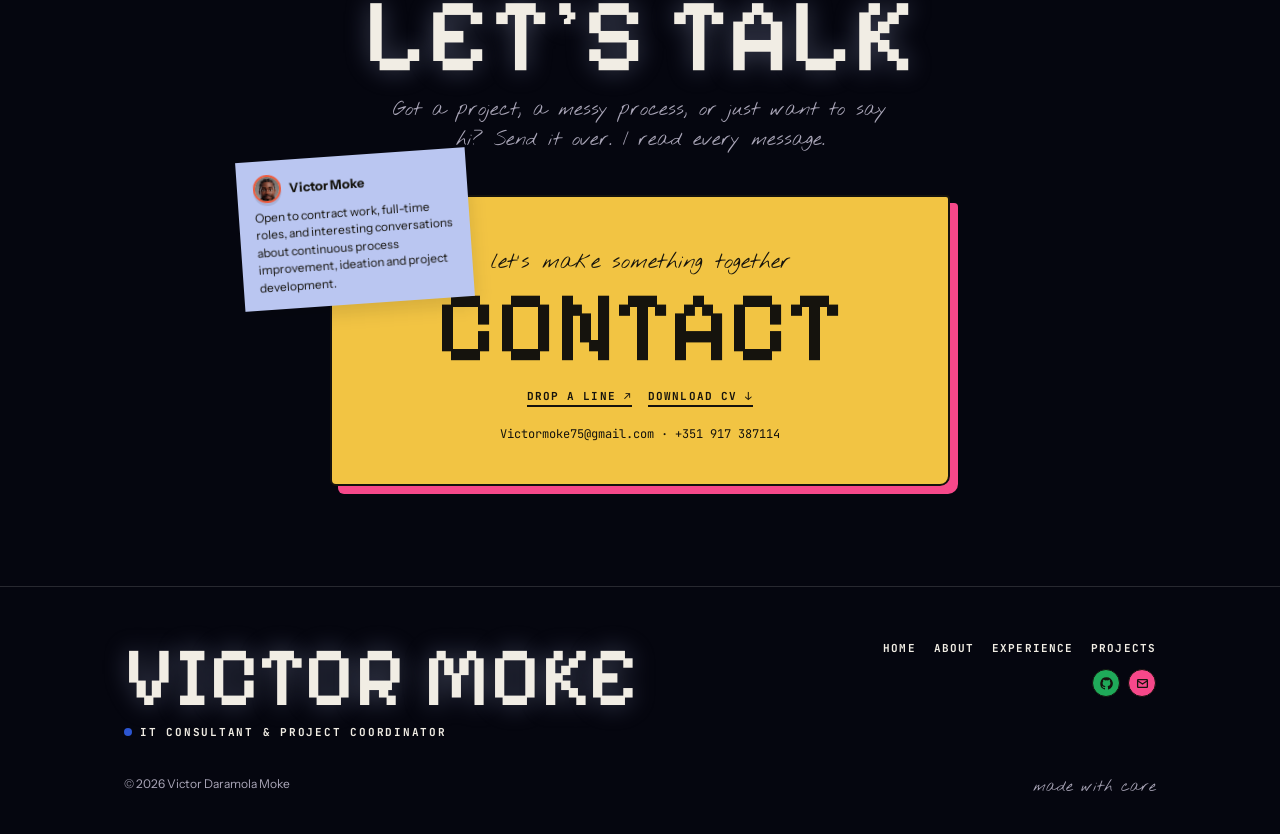
==== commit aa86a3a4: "Portfolio site: space theme, terminal, name lens, stacking project folders" ====
--- a/about.html
+++ b/about.html
@@ -3,8 +3,8 @@
 <head>
   <meta charset="utf-8">
   <meta name="viewport" content="width=device-width, initial-scale=1">
-  <title>About · Victor Moke – IT Consultant, Developer & IT Auditor</title>
-  <meta name="description" content="Victor Daramola Moke – IT consultant, software developer and IT auditor. 4 years of requirements analysis, solution design, process automation, system audits and Agile delivery.">
+  <title>About · Victor Moke – IT Consultant & Project Coordinator</title>
+  <meta name="description" content="Victor Daramola Moke – IT consultant and project coordinator. 7+ client projects delivered, Agile, Jira, Python, SQL and AWS.">
   <link rel="icon" href="assets/img/favicon.svg" type="image/svg+xml">
   <link rel="stylesheet" href="assets/styles.css">
 </head>
--- a/assets/styles.css
+++ b/assets/styles.css
@@ -202,7 +202,7 @@
 .hero-stage .note { position: absolute; }
 .hn-0 { top: -6px; left: -110px; transform: rotate(-8deg); }
 .hn-1 { top: -4px; right: -120px; transform: rotate(7deg); }
-.hn-2 { bottom: 26px; left: -190px; transform: rotate(-4deg); }
+.hn-2 { bottom: 26px; left: -150px; transform: rotate(-4deg); }
 .hn-3 { bottom: 30px; right: -175px; transform: rotate(5deg); }
 .hero-arrow { position: absolute; width: 46px; height: 30px; }
 .ha-l { bottom: 50px; left: -40px; } .ha-r { bottom: 54px; right: -28px; transform: scaleX(-1); }
@@ -555,14 +555,6 @@
 .btn-code:hover { background: #7ef0b0; color: var(--ink); }
 .btn-code:hover .caret { background: var(--ink); }
 .btn-code:focus-visible, .term-fab:focus-visible { outline: 2px solid var(--yellow); outline-offset: 3px; }
-.hero-icons { display: inline-flex; gap: 10px; }
-.hero-icon {
-  width: 46px; height: 46px; display: inline-grid; place-items: center; color: var(--fg);
-  border: 1.5px solid rgba(255, 255, 255, .35); background: rgba(255, 255, 255, .04); text-decoration: none;
-}
-.hero-icon svg { width: 19px; height: 19px; }
-.hero-icon:hover { background: var(--fg); color: var(--ink); border-color: var(--fg); }
-.hero-icon:focus-visible { outline: 2px solid var(--yellow); outline-offset: 3px; }
 .term-hint { margin: 14px 0 0; font: 400 16px var(--f-hand); color: var(--fg-muted); }
 .term-hint b { color: #7ef0b0; font-family: var(--f-mono); font-size: 13px; }
 @keyframes blink { 50% { opacity: 0; } }
